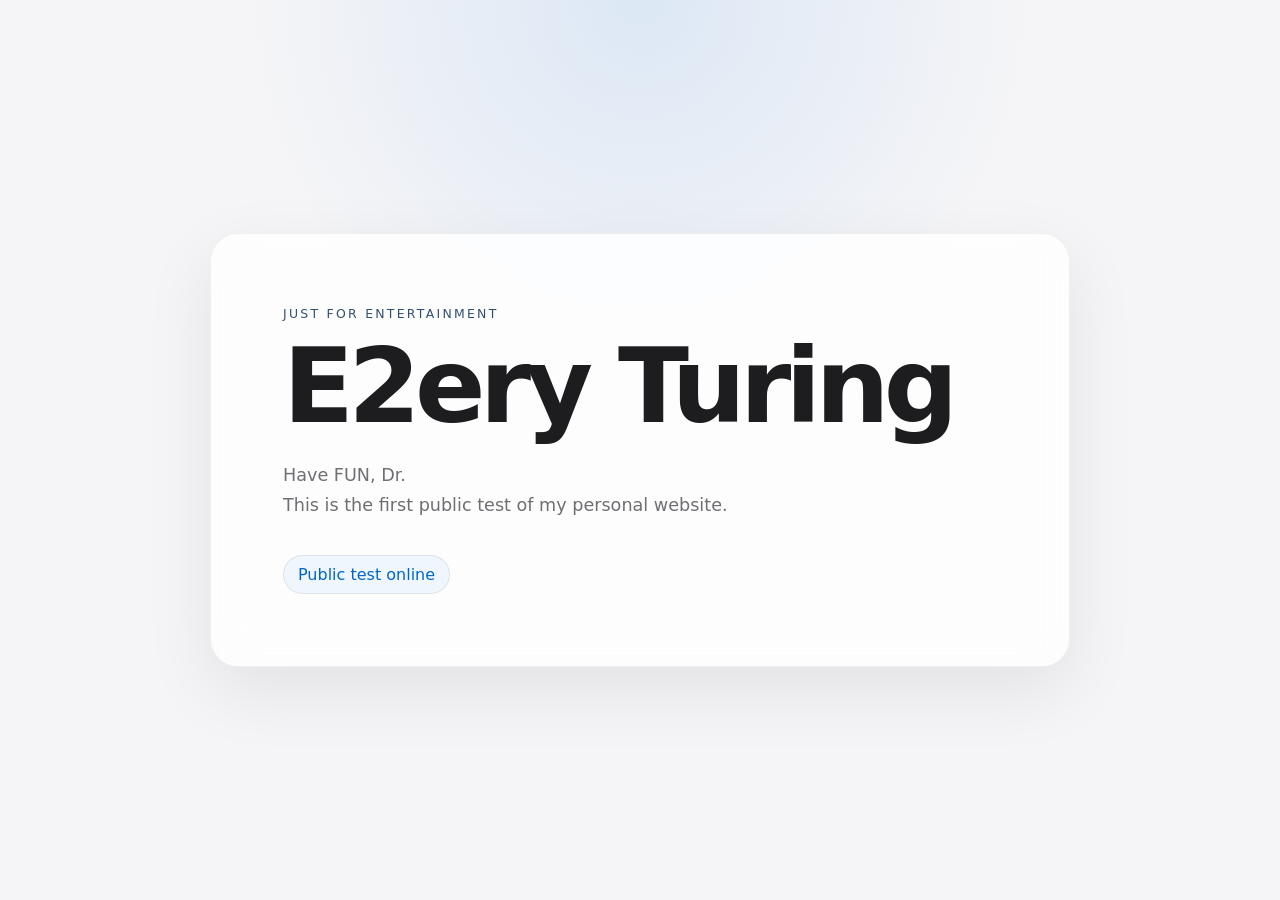
==== index.html @ cbb59e9e "Initial public release" ====
<!doctype html>
<html lang="zh-CN">
<head>
  <meta charset="utf-8">
  <meta name="viewport" content="width=device-width, initial-scale=1">
  <title>E2ery Turing</title>

  <style>
    * {
      box-sizing: border-box;
    }

    body {
      margin: 0;
      min-height: 100vh;
      display: grid;
      place-items: center;
      padding: 24px;
      background:
        radial-gradient(circle at 50% 0%, rgba(0, 113, 227, 0.10), transparent 36%),
        #f5f5f7;
      color: #1d1d1f;
      font-family: system-ui, -apple-system, BlinkMacSystemFont, "Segoe UI", sans-serif;
    }

    main {
      width: min(860px, 100%);
      padding: clamp(34px, 7vw, 72px);
      border: 1px solid rgba(0, 0, 0, 0.06);
      border-radius: 28px;
      background: rgba(255, 255, 255, 0.82);
      box-shadow: 0 24px 70px rgba(0, 0, 0, 0.08);
      backdrop-filter: blur(20px);
    }

    .eyebrow {
      margin-bottom: 16px;
      color: #31506f;
      font-size: 0.78rem;
      letter-spacing: 0.18em;
      text-transform: uppercase;
    }

    h1 {
      margin: 0;
      font-size: clamp(3rem, 10vw, 6.5rem);
      line-height: 0.95;
      letter-spacing: -0.055em;
    }

    p {
      max-width: 620px;
      margin: 24px 0 0;
      color: #6e6e73;
      font-size: 1.1rem;
      line-height: 1.75;
    }

    .status {
      display: inline-flex;
      margin-top: 34px;
      padding: 9px 14px;
      border: 1px solid rgba(0, 0, 0, 0.08);
      border-radius: 999px;
      color: #0066cc;
      background: rgba(0, 113, 227, 0.06);
    }
  </style>
</head>

<body>
  <main>
    <div class="eyebrow">JUST FOR ENTERTAINMENT</div>
    <h1>E2ery Turing</h1>

    <p>
      Have FUN, Dr.<br>
      This is the first public test of my personal website.
    </p>

    <div class="status">Public test online</div>
  </main>
</body>
</html>
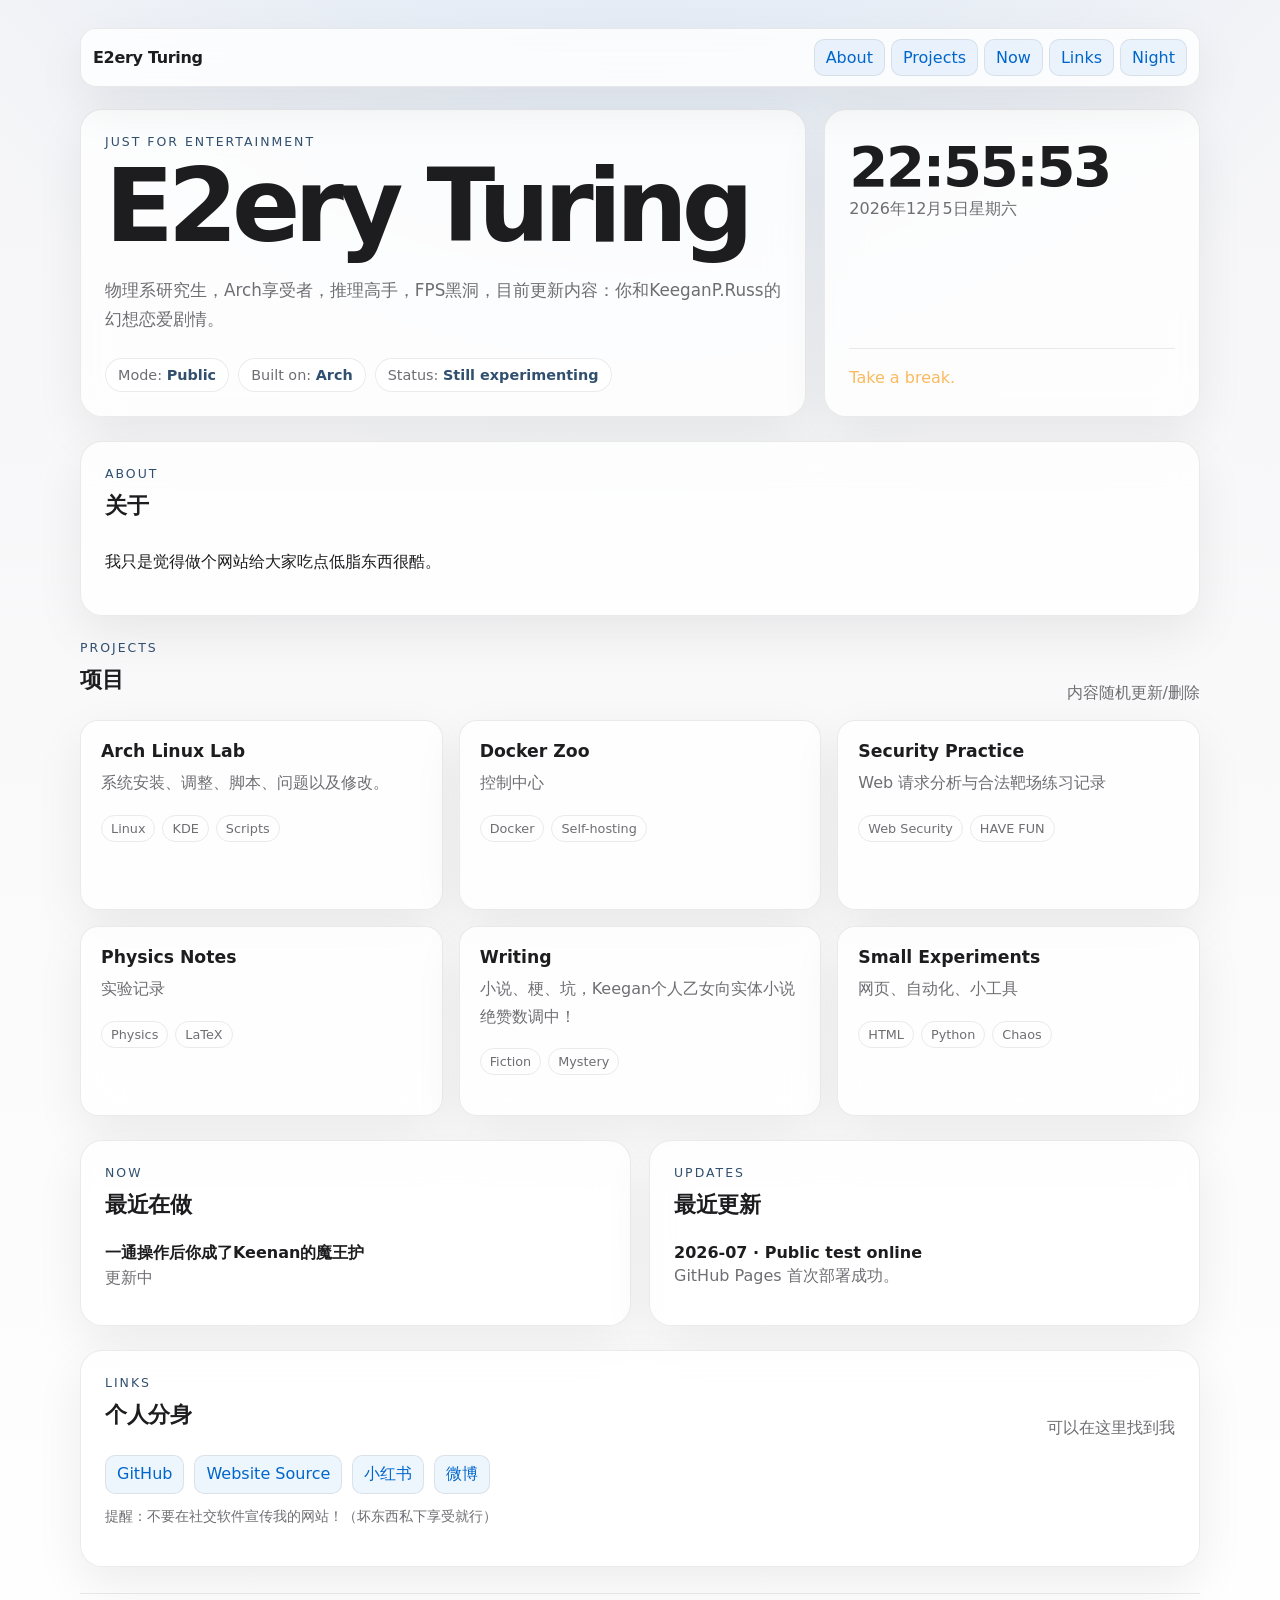
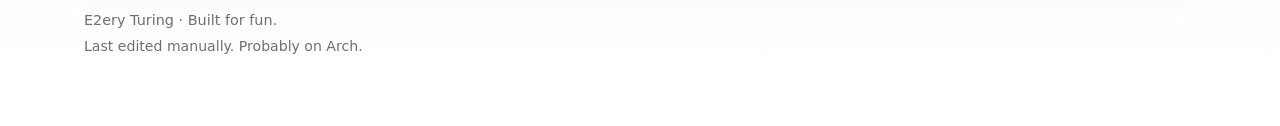
==== commit 9e66b09d: "Add category and writing pages" ====
--- a/index.html
+++ b/index.html
@@ -3,82 +3,718 @@
 <head>
   <meta charset="utf-8">
   <meta name="viewport" content="width=device-width, initial-scale=1">
+  <meta name="description" content="E2ery Turing 个人主页：物理、Linux、实验、写作与项目。">
   <title>E2ery Turing</title>
 
   <style>
+    :root {
+      --bg: #080a0d;
+      --panel: rgba(14, 17, 22, 0.84);
+      --panel-strong: rgba(17, 20, 26, 0.94);
+      --text: #d8e0d8;
+      --muted: #879287;
+      --line: rgba(92, 103, 115, 0.45);
+      --accent: #4f9b36;
+      --accent-soft: rgba(79, 155, 54, 0.12);
+      --link: #7fb6ff;
+      --warn: #facc15;
+      --shadow: 0 18px 50px rgba(0, 0, 0, 0.28);
+    }
+
+    body.day {
+      --bg: #f5f5f7;
+      --panel: rgba(255, 255, 255, 0.78);
+      --panel-strong: rgba(255, 255, 255, 0.9);
+      --text: #1d1d1f;
+      --muted: #6e6e73;
+      --line: rgba(0, 0, 0, 0.08);
+      --accent: #31506f;
+      --accent-soft: rgba(0, 113, 227, 0.07);
+      --link: #0066cc;
+      --warn: #fcb95c;
+      --shadow: 0 18px 50px rgba(0, 0, 0, 0.07);
+    }
+
     * {
       box-sizing: border-box;
+    }
+
+    html {
+      scroll-behavior: smooth;
     }
 
     body {
       margin: 0;
       min-height: 100vh;
+      color: var(--text);
+      font-family: system-ui, -apple-system, BlinkMacSystemFont, "Segoe UI",
+        "Noto Sans CJK SC", "Microsoft YaHei", sans-serif;
+      background:
+        linear-gradient(90deg, rgba(47, 125, 18, 0.045) 1px, transparent 1px),
+        linear-gradient(rgba(47, 125, 18, 0.035) 1px, transparent 1px),
+        var(--bg);
+      background-size: 36px 36px;
+      transition: background 0.2s ease, color 0.2s ease;
+    }
+
+    body.day {
+      background:
+        radial-gradient(circle at 50% -18%, rgba(0, 113, 227, 0.11), transparent 38%),
+        linear-gradient(180deg, #f5f5f7 0%, #ffffff 100%);
+      background-size: auto;
+    }
+
+    a {
+      color: inherit;
+    }
+
+    main {
+      width: min(1120px, calc(100% - 32px));
+      margin: 0 auto;
+      padding: 28px 0 72px;
+    }
+
+    .topbar {
+      position: sticky;
+      top: 12px;
+      z-index: 10;
+      display: flex;
+      align-items: center;
+      justify-content: space-between;
+      gap: 16px;
+      margin-bottom: 22px;
+      padding: 10px 12px;
+      border: 1px solid var(--line);
+      border-radius: 16px;
+      background: color-mix(in srgb, var(--panel-strong) 88%, transparent);
+      box-shadow: var(--shadow);
+      backdrop-filter: blur(18px);
+    }
+
+    .brand {
+      font-weight: 700;
+      letter-spacing: -0.02em;
+      text-decoration: none;
+    }
+
+    nav {
+      display: flex;
+      gap: 6px;
+      flex-wrap: wrap;
+      justify-content: flex-end;
+    }
+
+    nav a,
+    button,
+    .button {
+      border: 1px solid var(--line);
+      border-radius: 10px;
+      padding: 8px 11px;
+      background: var(--accent-soft);
+      color: var(--link);
+      text-decoration: none;
+      font: inherit;
+      cursor: pointer;
+    }
+
+    nav a:hover,
+    button:hover,
+    .button:hover {
+      border-color: var(--accent);
+    }
+
+    header {
       display: grid;
-      place-items: center;
+      grid-template-columns: 1.45fr 0.75fr;
+      gap: 18px;
+      margin-bottom: 24px;
+    }
+
+    .panel,
+    .card {
+      border: 1px solid var(--line);
+      background: var(--panel);
+      box-shadow: var(--shadow);
+      backdrop-filter: blur(18px);
+    }
+
+    .panel {
+      border-radius: 22px;
       padding: 24px;
-      background:
-        radial-gradient(circle at 50% 0%, rgba(0, 113, 227, 0.10), transparent 36%),
-        #f5f5f7;
-      color: #1d1d1f;
-      font-family: system-ui, -apple-system, BlinkMacSystemFont, "Segoe UI", sans-serif;
-    }
-
-    main {
-      width: min(860px, 100%);
-      padding: clamp(34px, 7vw, 72px);
-      border: 1px solid rgba(0, 0, 0, 0.06);
-      border-radius: 28px;
-      background: rgba(255, 255, 255, 0.82);
-      box-shadow: 0 24px 70px rgba(0, 0, 0, 0.08);
-      backdrop-filter: blur(20px);
+    }
+
+    .hero {
+      min-height: 290px;
+      display: flex;
+      flex-direction: column;
+      justify-content: space-between;
     }
 
     .eyebrow {
-      margin-bottom: 16px;
-      color: #31506f;
+      margin-bottom: 10px;
+      color: var(--accent);
       font-size: 0.78rem;
-      letter-spacing: 0.18em;
+      letter-spacing: 0.16em;
       text-transform: uppercase;
     }
 
     h1 {
       margin: 0;
-      font-size: clamp(3rem, 10vw, 6.5rem);
-      line-height: 0.95;
-      letter-spacing: -0.055em;
+      font-size: clamp(3rem, 8vw, 6.3rem);
+      line-height: 0.94;
+      letter-spacing: -0.06em;
+    }
+
+    h2 {
+      margin: 0 0 12px;
+      font-size: 1.35rem;
+      letter-spacing: -0.02em;
+    }
+
+    h3 {
+      margin: 0 0 8px;
+      font-size: 1.08rem;
     }
 
     p {
-      max-width: 620px;
-      margin: 24px 0 0;
-      color: #6e6e73;
-      font-size: 1.1rem;
-      line-height: 1.75;
+      line-height: 1.72;
+    }
+
+    .subtitle {
+      max-width: 680px;
+      margin: 22px 0 0;
+      color: var(--muted);
+      font-size: 1.05rem;
     }
 
     .status {
-      display: inline-flex;
-      margin-top: 34px;
-      padding: 9px 14px;
-      border: 1px solid rgba(0, 0, 0, 0.08);
+      display: flex;
+      flex-wrap: wrap;
+      gap: 9px;
+      margin-top: 24px;
+    }
+
+    .pill {
+      border: 1px solid var(--line);
       border-radius: 999px;
-      color: #0066cc;
-      background: rgba(0, 113, 227, 0.06);
+      padding: 8px 12px;
+      background: var(--panel-strong);
+      color: var(--muted);
+      font-size: 0.9rem;
+      white-space: nowrap;
+    }
+
+    .pill strong {
+      color: var(--accent);
+      font-weight: 650;
+    }
+
+    .clock-panel {
+      display: flex;
+      flex-direction: column;
+      justify-content: space-between;
+      gap: 24px;
+    }
+
+    .clock {
+      font-size: clamp(2.1rem, 6vw, 3.5rem);
+      font-weight: 750;
+      letter-spacing: -0.04em;
+    }
+
+    .date,
+    .muted {
+      color: var(--muted);
+    }
+
+    .quote {
+      padding-top: 16px;
+      border-top: 1px solid var(--line);
+      color: var(--warn);
+      line-height: 1.65;
+    }
+
+    section {
+      scroll-margin-top: 90px;
+    }
+
+    .section {
+      margin-top: 24px;
+    }
+
+    .section-head {
+      display: flex;
+      align-items: end;
+      justify-content: space-between;
+      gap: 18px;
+      margin-bottom: 14px;
+    }
+
+    .section-head p {
+      margin: 0;
+      color: var(--muted);
+      text-align: right;
+    }
+
+    .grid {
+      display: grid;
+      grid-template-columns: repeat(3, 1fr);
+      gap: 16px;
+    }
+
+    .card {
+      min-height: 190px;
+      padding: 20px;
+      border-radius: 18px;
+      transition: transform 0.14s ease, border-color 0.14s ease,
+        background 0.14s ease;
+    }
+
+    .card:hover {
+      transform: translateY(-2px);
+      border-color: var(--accent);
+      background: var(--panel-strong);
+    }
+
+    .card p {
+      margin: 0;
+      color: var(--muted);
+    }
+
+    .card-link {
+      display: block;
+      text-decoration: none;
+    }
+
+    .card-meta {
+      display: flex;
+      flex-wrap: wrap;
+      gap: 7px;
+      margin-top: 18px;
+    }
+
+    .tag {
+      border: 1px solid var(--line);
+      border-radius: 999px;
+      padding: 5px 9px;
+      color: var(--muted);
+      font-size: 0.8rem;
+    }
+
+    .two {
+      display: grid;
+      grid-template-columns: 1fr 1fr;
+      gap: 18px;
+    }
+
+    .list {
+      display: grid;
+      gap: 12px;
+      margin: 0;
+      padding: 0;
+      list-style: none;
+    }
+
+    .list li {
+      padding: 12px 0;
+      border-bottom: 1px solid var(--line);
+    }
+
+    .list li:last-child {
+      border-bottom: 0;
+    }
+
+    .list strong {
+      display: block;
+      margin-bottom: 4px;
+    }
+
+    .link-list {
+      display: flex;
+      flex-wrap: wrap;
+      gap: 10px;
+    }
+
+    footer {
+      margin-top: 26px;
+      padding: 18px 4px 0;
+      border-top: 1px solid var(--line);
+      color: var(--muted);
+      font-size: 0.9rem;
+    }
+
+    .tiny-note {
+      margin-top: 10px;
+      color: var(--muted);
+      font-size: 0.88rem;
+    }
+
+    /* 向上/向下拖动切换主题时，禁止文字被选中。 */
+    body.theme-dragging,
+    body.theme-dragging * {
+      cursor: ns-resize !important;
+      user-select: none !important;
+      -webkit-user-select: none !important;
+    }
+
+    @media (max-width: 900px) {
+      header,
+      .two {
+        grid-template-columns: 1fr;
+      }
+
+      .grid {
+        grid-template-columns: repeat(2, 1fr);
+      }
+
+      .topbar {
+        position: static;
+        align-items: flex-start;
+        flex-direction: column;
+      }
+
+      nav {
+        justify-content: flex-start;
+      }
+    }
+
+    @media (max-width: 620px) {
+      main {
+        width: min(100% - 20px, 1120px);
+        padding-top: 10px;
+      }
+
+      .grid {
+        grid-template-columns: 1fr;
+      }
+
+      .panel,
+      .card {
+        border-radius: 16px;
+      }
+
+      .panel {
+        padding: 19px;
+      }
+
+      .section-head {
+        display: block;
+      }
+
+      .section-head p {
+        margin-top: 5px;
+        text-align: left;
+      }
     }
   </style>
 </head>
 
 <body>
   <main>
-    <div class="eyebrow">JUST FOR ENTERTAINMENT</div>
-    <h1>E2ery Turing</h1>
-
-    <p>
-      Have FUN, Dr.<br>
-      This is the first public test of my personal website.
-    </p>
-
-    <div class="status">Public test online</div>
+    <div class="topbar">
+      <a class="brand" href="#top">E2ery Turing</a>
+
+      <nav aria-label="导航">
+        <a href="#about">About</a>
+        <a href="#projects">Projects</a>
+        <a href="#now">Now</a>
+        <a href="#links">Links</a>
+        <button id="themeButton" type="button">Day</button>
+      </nav>
+    </div>
+
+    <header id="top">
+      <section class="panel hero">
+        <div>
+          <div class="eyebrow">JUST FOR ENTERTAINMENT</div>
+          <h1>E2ery Turing</h1>
+
+          <!-- EDIT:公开介绍 -->
+          <p class="subtitle">
+            物理系研究生，Arch享受者，推理高手，FPS黑洞，目前更新内容：你和KeeganP.Russ的幻想恋爱剧情。
+          </p>
+        </div>
+
+        <div class="status">
+          <div class="pill">Mode: <strong>Public</strong></div>
+          <div class="pill">Built on: <strong>Arch</strong></div>
+          <div class="pill">Status: <strong>Still experimenting</strong></div>
+        </div>
+      </section>
+
+      <aside class="panel clock-panel">
+        <div>
+          <div class="clock" id="clock">--:--:--</div>
+          <div class="date" id="date">Loading...</div>
+        </div>
+
+        <div class="quote" id="quote">GOOD DAY, Dr.</div>
+      </aside>
+    </header>
+
+    <section class="section panel" id="about">
+      <div class="section-head">
+        <div>
+          <div class="eyebrow">ABOUT</div>
+          <h2>关于</h2>
+        </div>
+      </div>
+
+      <p>
+        我只是觉得做个网站给大家吃点低脂东西很酷。
+      </p>
+    </section>
+
+    <section class="section" id="projects">
+      <div class="section-head">
+        <div>
+          <div class="eyebrow">PROJECTS</div>
+          <h2>项目</h2>
+        </div>
+        <p>内容随机更新/删除</p>
+      </div>
+
+      <div class="grid">
+        <a class="card card-link" href="pages/arch.html" aria-label="Arch Linux Lab">
+          <h3>Arch Linux Lab</h3>
+          <p>系统安装、调整、脚本、问题以及修改。</p>
+          <div class="card-meta">
+            <span class="tag">Linux</span>
+            <span class="tag">KDE</span>
+            <span class="tag">Scripts</span>
+          </div>
+        </a>
+
+        <a class="card card-link" href="pages/docker.html" aria-label="Docker Zoo">
+          <h3>Docker Zoo</h3>
+          <p>控制中心</p>
+          <div class="card-meta">
+            <span class="tag">Docker</span>
+            <span class="tag">Self-hosting</span>
+          </div>
+        </a>
+
+        <a class="card card-link" href="pages/security.html" aria-label="Security Practice">
+          <h3>Security Practice</h3>
+          <p>Web 请求分析与合法靶场练习记录</p>
+          <div class="card-meta">
+            <span class="tag">Web Security</span>
+            <span class="tag">HAVE FUN</span>
+          </div>
+        </a>
+
+        <a class="card card-link" href="pages/physics.html" aria-label="Physics Notes">
+          <h3>Physics Notes</h3>
+          <p>实验记录</p>
+          <div class="card-meta">
+            <span class="tag">Physics</span>
+            <span class="tag">LaTeX</span>
+          </div>
+        </a>
+
+        <a class="card card-link" href="pages/writing.html" aria-label="Writing">
+          <h3>Writing</h3>
+          <p>小说、梗、坑，Keegan个人乙女向实体小说绝赞数调中！</p>
+          <div class="card-meta">
+            <span class="tag">Fiction</span>
+            <span class="tag">Mystery</span>
+          </div>
+        </a>
+
+        <a class="card card-link" href="pages/experiments.html" aria-label="Small Experiments">
+          <h3>Small Experiments</h3>
+          <p>网页、自动化、小工具</p>
+          <div class="card-meta">
+            <span class="tag">HTML</span>
+            <span class="tag">Python</span>
+            <span class="tag">Chaos</span>
+          </div>
+        </a>
+      </div>
+    </section>
+
+    <section class="section two" id="now">
+      <div class="panel">
+        <div class="eyebrow">NOW</div>
+        <h2>最近在做</h2>
+
+        <!-- EDIT: 更新这里即可，不需要改 JS -->
+        <ul class="list">
+          <li>
+            <strong>一通操作后你成了Keenan的魔王护</strong>
+            <span class="muted">更新中</span>
+          </li>
+        </ul>
+      </div>
+
+      <div class="panel">
+        <div class="eyebrow">UPDATES</div>
+        <h2>最近更新</h2>
+
+        <ul class="list">
+          <li>
+            <strong>2026-07 · Public test online</strong>
+            <span class="muted">GitHub Pages 首次部署成功。</span>
+          </li>
+        </ul>
+      </div>
+    </section>
+
+    <section class="section panel" id="links">
+      <div class="section-head">
+        <div>
+          <div class="eyebrow">LINKS</div>
+          <h2>个人分身</h2>
+        </div>
+        <p>可以在这里找到我</p>
+      </div>
+
+      <div class="link-list">
+        <a class="button" href="https://github.com/ellery444" target="_blank" rel="noreferrer">
+          GitHub
+        </a>
+
+        <a class="button" href="https://github.com/ellery444/E2eryPublic" target="_blank" rel="noreferrer">
+          Website Source
+        </a>
+        <a class="button" href="https://xhslink.com/m/7K7wURsXgn3">小红书</a>
+
+        <a class="button" href="https://weibo.com/u/7421241635">微博</a>
+      </div>
+
+      <p class="tiny-note">
+        提醒：不要在社交软件宣传我的网站！（坏东西私下享受就行）
+      </p>
+    </section>
+
+    <footer>
+      <div>E2ery Turing · Built for fun.</div>
+      <div class="tiny-note">Last edited manually. Probably on Arch.</div>
+    </footer>
   </main>
+
+  <script>
+    const quotes = [
+      "GOOD DAY, Dr.",
+      "Have fun, Dr.",
+      "Tidy up.",
+      "Take a break.",
+      "Good luck, Dr.",
+      "Nice work.",
+    ];
+
+    function updateClock() {
+      const now = new Date();
+
+      document.getElementById("clock").textContent =
+        now.toLocaleTimeString("zh-CN", { hour12: false });
+
+      document.getElementById("date").textContent =
+        now.toLocaleDateString("zh-CN", {
+          weekday: "long",
+          year: "numeric",
+          month: "long",
+          day: "numeric"
+        });
+    }
+
+    function setQuote() {
+      const index = Math.floor(Math.random() * quotes.length);
+      document.getElementById("quote").textContent = quotes[index];
+    }
+
+    function applyTheme(theme) {
+      const isDay = theme === "day";
+      document.body.classList.toggle("day", isDay);
+
+      const button = document.getElementById("themeButton");
+      button.textContent = isDay ? "Night" : "Day";
+      button.setAttribute(
+        "aria-label",
+        isDay ? "切换到夜间模式" : "切换到日间模式"
+      );
+
+      localStorage.setItem("e2eryPublicTheme", theme);
+    }
+
+    document.getElementById("themeButton").addEventListener("click", () => {
+      applyTheme(document.body.classList.contains("day") ? "night" : "day");
+    });
+
+    let themeDragStartY = null;
+    let themeDragStartX = null;
+    let themeDragTriggered = false;
+
+    function shouldIgnoreThemeDrag(event) {
+      const target = event.target;
+      return Boolean(
+        target.closest("input, textarea, button, select, option")
+      );
+    }
+
+    function startThemeDrag(event) {
+      if (event.pointerType === "mouse" && event.button !== 0) return;
+      if (shouldIgnoreThemeDrag(event)) return;
+
+      themeDragStartY = event.clientY;
+      themeDragStartX = event.clientX;
+      themeDragTriggered = false;
+      document.body.classList.add("theme-dragging");
+    }
+
+    function moveThemeDrag(event) {
+      if (themeDragStartY === null || themeDragStartX === null) return;
+
+      const dy = event.clientY - themeDragStartY;
+      const dx = event.clientX - themeDragStartX;
+
+      if (Math.abs(dy) > 8) {
+        event.preventDefault();
+      }
+
+      if (Math.abs(dy) < 90) return;
+      if (Math.abs(dy) < Math.abs(dx) * 1.2) return;
+
+      applyTheme(dy > 0 ? "night" : "day");
+
+      themeDragTriggered = true;
+      themeDragStartY = null;
+      themeDragStartX = null;
+    }
+
+    function endThemeDrag() {
+      document.body.classList.remove("theme-dragging");
+      themeDragStartY = null;
+      themeDragStartX = null;
+    }
+
+    document.addEventListener("pointerdown", startThemeDrag);
+    document.addEventListener("pointermove", moveThemeDrag, { passive: false });
+    document.addEventListener("pointerup", endThemeDrag);
+    document.addEventListener("pointercancel", endThemeDrag);
+
+    document.addEventListener("dragstart", event => {
+      if (document.body.classList.contains("theme-dragging")) {
+        event.preventDefault();
+      }
+    });
+
+    document.addEventListener("click", event => {
+      if (themeDragTriggered) {
+        event.preventDefault();
+        event.stopPropagation();
+        themeDragTriggered = false;
+      }
+    }, true);
+
+    const savedTheme = localStorage.getItem("e2eryPublicTheme");
+    const systemPrefersDay = window.matchMedia &&
+      window.matchMedia("(prefers-color-scheme: light)").matches;
+
+    applyTheme(savedTheme || (systemPrefersDay ? "day" : "night"));
+    updateClock();
+    setQuote();
+    setInterval(updateClock, 1000);
+  </script>
 </body>
 </html>
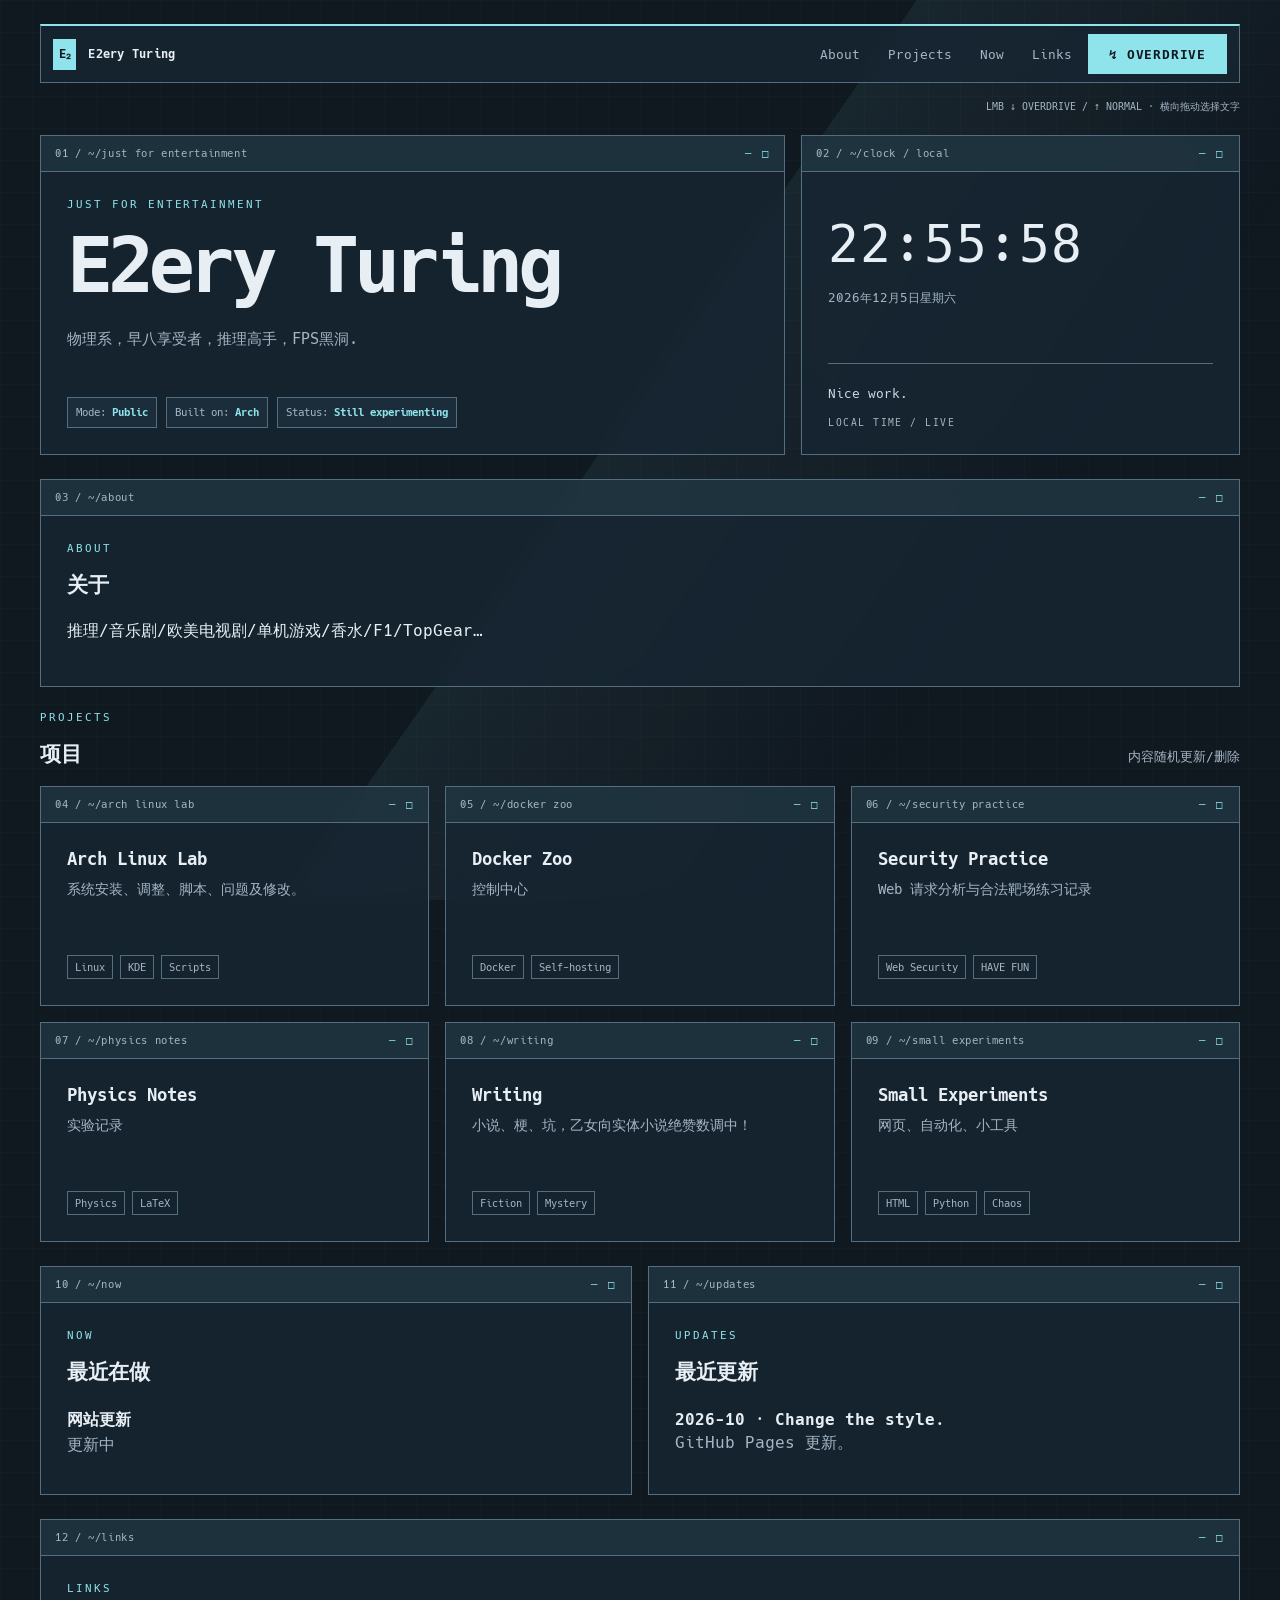
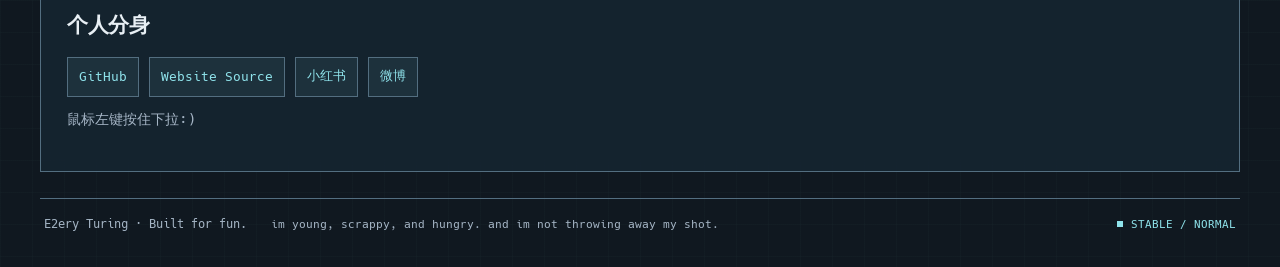
==== commit a00f76d6: "Redesign site as cyberpunk desktop with NORMAL and OVERDRIVE modes" ====
--- a/index.html
+++ b/index.html
@@ -3,413 +3,15 @@
 <head>
   <meta charset="utf-8">
   <meta name="viewport" content="width=device-width, initial-scale=1">
-  <meta name="description" content="E2ery Turing 个人主页：物理、Linux、实验、写作与项目。">
+  <meta name="description" content="E2ery Turing 个人主页：物理、实验、写作、项目。">
   <title>E2ery Turing</title>
 
-  <style>
-    :root {
-      --bg: #080a0d;
-      --panel: rgba(14, 17, 22, 0.84);
-      --panel-strong: rgba(17, 20, 26, 0.94);
-      --text: #d8e0d8;
-      --muted: #879287;
-      --line: rgba(92, 103, 115, 0.45);
-      --accent: #4f9b36;
-      --accent-soft: rgba(79, 155, 54, 0.12);
-      --link: #7fb6ff;
-      --warn: #facc15;
-      --shadow: 0 18px 50px rgba(0, 0, 0, 0.28);
-    }
-
-    body.day {
-      --bg: #f5f5f7;
-      --panel: rgba(255, 255, 255, 0.78);
-      --panel-strong: rgba(255, 255, 255, 0.9);
-      --text: #1d1d1f;
-      --muted: #6e6e73;
-      --line: rgba(0, 0, 0, 0.08);
-      --accent: #31506f;
-      --accent-soft: rgba(0, 113, 227, 0.07);
-      --link: #0066cc;
-      --warn: #fcb95c;
-      --shadow: 0 18px 50px rgba(0, 0, 0, 0.07);
-    }
-
-    * {
-      box-sizing: border-box;
-    }
-
-    html {
-      scroll-behavior: smooth;
-    }
-
-    body {
-      margin: 0;
-      min-height: 100vh;
-      color: var(--text);
-      font-family: system-ui, -apple-system, BlinkMacSystemFont, "Segoe UI",
-        "Noto Sans CJK SC", "Microsoft YaHei", sans-serif;
-      background:
-        linear-gradient(90deg, rgba(47, 125, 18, 0.045) 1px, transparent 1px),
-        linear-gradient(rgba(47, 125, 18, 0.035) 1px, transparent 1px),
-        var(--bg);
-      background-size: 36px 36px;
-      transition: background 0.2s ease, color 0.2s ease;
-    }
-
-    body.day {
-      background:
-        radial-gradient(circle at 50% -18%, rgba(0, 113, 227, 0.11), transparent 38%),
-        linear-gradient(180deg, #f5f5f7 0%, #ffffff 100%);
-      background-size: auto;
-    }
-
-    a {
-      color: inherit;
-    }
-
-    main {
-      width: min(1120px, calc(100% - 32px));
-      margin: 0 auto;
-      padding: 28px 0 72px;
-    }
-
-    .topbar {
-      position: sticky;
-      top: 12px;
-      z-index: 10;
-      display: flex;
-      align-items: center;
-      justify-content: space-between;
-      gap: 16px;
-      margin-bottom: 22px;
-      padding: 10px 12px;
-      border: 1px solid var(--line);
-      border-radius: 16px;
-      background: color-mix(in srgb, var(--panel-strong) 88%, transparent);
-      box-shadow: var(--shadow);
-      backdrop-filter: blur(18px);
-    }
-
-    .brand {
-      font-weight: 700;
-      letter-spacing: -0.02em;
-      text-decoration: none;
-    }
-
-    nav {
-      display: flex;
-      gap: 6px;
-      flex-wrap: wrap;
-      justify-content: flex-end;
-    }
-
-    nav a,
-    button,
-    .button {
-      border: 1px solid var(--line);
-      border-radius: 10px;
-      padding: 8px 11px;
-      background: var(--accent-soft);
-      color: var(--link);
-      text-decoration: none;
-      font: inherit;
-      cursor: pointer;
-    }
-
-    nav a:hover,
-    button:hover,
-    .button:hover {
-      border-color: var(--accent);
-    }
-
-    header {
-      display: grid;
-      grid-template-columns: 1.45fr 0.75fr;
-      gap: 18px;
-      margin-bottom: 24px;
-    }
-
-    .panel,
-    .card {
-      border: 1px solid var(--line);
-      background: var(--panel);
-      box-shadow: var(--shadow);
-      backdrop-filter: blur(18px);
-    }
-
-    .panel {
-      border-radius: 22px;
-      padding: 24px;
-    }
-
-    .hero {
-      min-height: 290px;
-      display: flex;
-      flex-direction: column;
-      justify-content: space-between;
-    }
-
-    .eyebrow {
-      margin-bottom: 10px;
-      color: var(--accent);
-      font-size: 0.78rem;
-      letter-spacing: 0.16em;
-      text-transform: uppercase;
-    }
-
-    h1 {
-      margin: 0;
-      font-size: clamp(3rem, 8vw, 6.3rem);
-      line-height: 0.94;
-      letter-spacing: -0.06em;
-    }
-
-    h2 {
-      margin: 0 0 12px;
-      font-size: 1.35rem;
-      letter-spacing: -0.02em;
-    }
-
-    h3 {
-      margin: 0 0 8px;
-      font-size: 1.08rem;
-    }
-
-    p {
-      line-height: 1.72;
-    }
-
-    .subtitle {
-      max-width: 680px;
-      margin: 22px 0 0;
-      color: var(--muted);
-      font-size: 1.05rem;
-    }
-
-    .status {
-      display: flex;
-      flex-wrap: wrap;
-      gap: 9px;
-      margin-top: 24px;
-    }
-
-    .pill {
-      border: 1px solid var(--line);
-      border-radius: 999px;
-      padding: 8px 12px;
-      background: var(--panel-strong);
-      color: var(--muted);
-      font-size: 0.9rem;
-      white-space: nowrap;
-    }
-
-    .pill strong {
-      color: var(--accent);
-      font-weight: 650;
-    }
-
-    .clock-panel {
-      display: flex;
-      flex-direction: column;
-      justify-content: space-between;
-      gap: 24px;
-    }
-
-    .clock {
-      font-size: clamp(2.1rem, 6vw, 3.5rem);
-      font-weight: 750;
-      letter-spacing: -0.04em;
-    }
-
-    .date,
-    .muted {
-      color: var(--muted);
-    }
-
-    .quote {
-      padding-top: 16px;
-      border-top: 1px solid var(--line);
-      color: var(--warn);
-      line-height: 1.65;
-    }
-
-    section {
-      scroll-margin-top: 90px;
-    }
-
-    .section {
-      margin-top: 24px;
-    }
-
-    .section-head {
-      display: flex;
-      align-items: end;
-      justify-content: space-between;
-      gap: 18px;
-      margin-bottom: 14px;
-    }
-
-    .section-head p {
-      margin: 0;
-      color: var(--muted);
-      text-align: right;
-    }
-
-    .grid {
-      display: grid;
-      grid-template-columns: repeat(3, 1fr);
-      gap: 16px;
-    }
-
-    .card {
-      min-height: 190px;
-      padding: 20px;
-      border-radius: 18px;
-      transition: transform 0.14s ease, border-color 0.14s ease,
-        background 0.14s ease;
-    }
-
-    .card:hover {
-      transform: translateY(-2px);
-      border-color: var(--accent);
-      background: var(--panel-strong);
-    }
-
-    .card p {
-      margin: 0;
-      color: var(--muted);
-    }
-
-    .card-link {
-      display: block;
-      text-decoration: none;
-    }
-
-    .card-meta {
-      display: flex;
-      flex-wrap: wrap;
-      gap: 7px;
-      margin-top: 18px;
-    }
-
-    .tag {
-      border: 1px solid var(--line);
-      border-radius: 999px;
-      padding: 5px 9px;
-      color: var(--muted);
-      font-size: 0.8rem;
-    }
-
-    .two {
-      display: grid;
-      grid-template-columns: 1fr 1fr;
-      gap: 18px;
-    }
-
-    .list {
-      display: grid;
-      gap: 12px;
-      margin: 0;
-      padding: 0;
-      list-style: none;
-    }
-
-    .list li {
-      padding: 12px 0;
-      border-bottom: 1px solid var(--line);
-    }
-
-    .list li:last-child {
-      border-bottom: 0;
-    }
-
-    .list strong {
-      display: block;
-      margin-bottom: 4px;
-    }
-
-    .link-list {
-      display: flex;
-      flex-wrap: wrap;
-      gap: 10px;
-    }
-
-    footer {
-      margin-top: 26px;
-      padding: 18px 4px 0;
-      border-top: 1px solid var(--line);
-      color: var(--muted);
-      font-size: 0.9rem;
-    }
-
-    .tiny-note {
-      margin-top: 10px;
-      color: var(--muted);
-      font-size: 0.88rem;
-    }
-
-    /* 向上/向下拖动切换主题时，禁止文字被选中。 */
-    body.theme-dragging,
-    body.theme-dragging * {
-      cursor: ns-resize !important;
-      user-select: none !important;
-      -webkit-user-select: none !important;
-    }
-
-    @media (max-width: 900px) {
-      header,
-      .two {
-        grid-template-columns: 1fr;
-      }
-
-      .grid {
-        grid-template-columns: repeat(2, 1fr);
-      }
-
-      .topbar {
-        position: static;
-        align-items: flex-start;
-        flex-direction: column;
-      }
-
-      nav {
-        justify-content: flex-start;
-      }
-    }
-
-    @media (max-width: 620px) {
-      main {
-        width: min(100% - 20px, 1120px);
-        padding-top: 10px;
-      }
-
-      .grid {
-        grid-template-columns: 1fr;
-      }
-
-      .panel,
-      .card {
-        border-radius: 16px;
-      }
-
-      .panel {
-        padding: 19px;
-      }
-
-      .section-head {
-        display: block;
-      }
-
-      .section-head p {
-        margin-top: 5px;
-        text-align: left;
-      }
-    }
-  </style>
+  <link rel="stylesheet" href="assets/home.css">
+  <link rel="stylesheet" href="assets/desktop.css">
+  <script src="assets/theme-init.js"></script>
 </head>
 
-<body>
+<body class="home-page">
   <main>
     <div class="topbar">
       <a class="brand" href="#top">E2ery Turing</a>
@@ -419,7 +21,7 @@
         <a href="#projects">Projects</a>
         <a href="#now">Now</a>
         <a href="#links">Links</a>
-        <button id="themeButton" type="button">Day</button>
+        <button id="themeButton" type="button">OVERDRIVE</button>
       </nav>
     </div>
 
@@ -431,7 +33,7 @@
 
           <!-- EDIT:公开介绍 -->
           <p class="subtitle">
-            物理系研究生，Arch享受者，推理高手，FPS黑洞，目前更新内容：你和KeeganP.Russ的幻想恋爱剧情。
+            物理系，早八享受者，推理高手，FPS黑洞.
           </p>
         </div>
 
@@ -461,7 +63,7 @@
       </div>
 
       <p>
-        我只是觉得做个网站给大家吃点低脂东西很酷。
+        推理/音乐剧/欧美电视剧/单机游戏/香水/F1/TopGear…
       </p>
     </section>
 
@@ -477,7 +79,7 @@
       <div class="grid">
         <a class="card card-link" href="pages/arch.html" aria-label="Arch Linux Lab">
           <h3>Arch Linux Lab</h3>
-          <p>系统安装、调整、脚本、问题以及修改。</p>
+          <p>系统安装、调整、脚本、问题及修改。</p>
           <div class="card-meta">
             <span class="tag">Linux</span>
             <span class="tag">KDE</span>
@@ -514,7 +116,7 @@
 
         <a class="card card-link" href="pages/writing.html" aria-label="Writing">
           <h3>Writing</h3>
-          <p>小说、梗、坑，Keegan个人乙女向实体小说绝赞数调中！</p>
+          <p>小说、梗、坑，乙女向实体小说绝赞数调中！</p>
           <div class="card-meta">
             <span class="tag">Fiction</span>
             <span class="tag">Mystery</span>
@@ -541,7 +143,7 @@
         <!-- EDIT: 更新这里即可，不需要改 JS -->
         <ul class="list">
           <li>
-            <strong>一通操作后你成了Keenan的魔王护</strong>
+            <strong>网站更新</strong>
             <span class="muted">更新中</span>
           </li>
         </ul>
@@ -553,8 +155,8 @@
 
         <ul class="list">
           <li>
-            <strong>2026-07 · Public test online</strong>
-            <span class="muted">GitHub Pages 首次部署成功。</span>
+            <strong>2026-10 · Change the style. </strong>
+            <span class="muted">GitHub Pages 更新。</span>
           </li>
         </ul>
       </div>
@@ -566,7 +168,6 @@
           <div class="eyebrow">LINKS</div>
           <h2>个人分身</h2>
         </div>
-        <p>可以在这里找到我</p>
       </div>
 
       <div class="link-list">
@@ -583,138 +184,16 @@
       </div>
 
       <p class="tiny-note">
-        提醒：不要在社交软件宣传我的网站！（坏东西私下享受就行）
+        鼠标左键按住下拉:)
       </p>
     </section>
 
     <footer>
       <div>E2ery Turing · Built for fun.</div>
-      <div class="tiny-note">Last edited manually. Probably on Arch.</div>
+      <div class="tiny-note">im young, scrappy, and hungry. and im not throwing away my shot.</div>
     </footer>
   </main>
 
-  <script>
-    const quotes = [
-      "GOOD DAY, Dr.",
-      "Have fun, Dr.",
-      "Tidy up.",
-      "Take a break.",
-      "Good luck, Dr.",
-      "Nice work.",
-    ];
-
-    function updateClock() {
-      const now = new Date();
-
-      document.getElementById("clock").textContent =
-        now.toLocaleTimeString("zh-CN", { hour12: false });
-
-      document.getElementById("date").textContent =
-        now.toLocaleDateString("zh-CN", {
-          weekday: "long",
-          year: "numeric",
-          month: "long",
-          day: "numeric"
-        });
-    }
-
-    function setQuote() {
-      const index = Math.floor(Math.random() * quotes.length);
-      document.getElementById("quote").textContent = quotes[index];
-    }
-
-    function applyTheme(theme) {
-      const isDay = theme === "day";
-      document.body.classList.toggle("day", isDay);
-
-      const button = document.getElementById("themeButton");
-      button.textContent = isDay ? "Night" : "Day";
-      button.setAttribute(
-        "aria-label",
-        isDay ? "切换到夜间模式" : "切换到日间模式"
-      );
-
-      localStorage.setItem("e2eryPublicTheme", theme);
-    }
-
-    document.getElementById("themeButton").addEventListener("click", () => {
-      applyTheme(document.body.classList.contains("day") ? "night" : "day");
-    });
-
-    let themeDragStartY = null;
-    let themeDragStartX = null;
-    let themeDragTriggered = false;
-
-    function shouldIgnoreThemeDrag(event) {
-      const target = event.target;
-      return Boolean(
-        target.closest("input, textarea, button, select, option")
-      );
-    }
-
-    function startThemeDrag(event) {
-      if (event.pointerType === "mouse" && event.button !== 0) return;
-      if (shouldIgnoreThemeDrag(event)) return;
-
-      themeDragStartY = event.clientY;
-      themeDragStartX = event.clientX;
-      themeDragTriggered = false;
-      document.body.classList.add("theme-dragging");
-    }
-
-    function moveThemeDrag(event) {
-      if (themeDragStartY === null || themeDragStartX === null) return;
-
-      const dy = event.clientY - themeDragStartY;
-      const dx = event.clientX - themeDragStartX;
-
-      if (Math.abs(dy) > 8) {
-        event.preventDefault();
-      }
-
-      if (Math.abs(dy) < 90) return;
-      if (Math.abs(dy) < Math.abs(dx) * 1.2) return;
-
-      applyTheme(dy > 0 ? "night" : "day");
-
-      themeDragTriggered = true;
-      themeDragStartY = null;
-      themeDragStartX = null;
-    }
-
-    function endThemeDrag() {
-      document.body.classList.remove("theme-dragging");
-      themeDragStartY = null;
-      themeDragStartX = null;
-    }
-
-    document.addEventListener("pointerdown", startThemeDrag);
-    document.addEventListener("pointermove", moveThemeDrag, { passive: false });
-    document.addEventListener("pointerup", endThemeDrag);
-    document.addEventListener("pointercancel", endThemeDrag);
-
-    document.addEventListener("dragstart", event => {
-      if (document.body.classList.contains("theme-dragging")) {
-        event.preventDefault();
-      }
-    });
-
-    document.addEventListener("click", event => {
-      if (themeDragTriggered) {
-        event.preventDefault();
-        event.stopPropagation();
-        themeDragTriggered = false;
-      }
-    }, true);
-
-    const savedTheme = localStorage.getItem("e2eryPublicTheme");
-    const systemPrefersDay = window.matchMedia &&
-      window.matchMedia("(prefers-color-scheme: light)").matches;
-
-    applyTheme(savedTheme || (systemPrefersDay ? "day" : "night"));
-    updateClock();
-    setQuote();
-    setInterval(updateClock, 1000);
-  </script>
+  <script src="assets/page.js"></script>
 </body>
 </html>
--- a/assets/home.css
+++ b/assets/home.css
@@ -0,0 +1,365 @@
+* {
+      box-sizing: border-box;
+    }
+
+    html {
+      scroll-behavior: smooth;
+    }
+
+    body {
+      margin: 0;
+      min-height: 100vh;
+      color: var(--text);
+      font-family: system-ui, -apple-system, BlinkMacSystemFont, "Segoe UI",
+        "Noto Sans CJK SC", "Microsoft YaHei", sans-serif;
+      background:
+        linear-gradient(90deg, rgba(47, 125, 18, 0.045) 1px, transparent 1px),
+        linear-gradient(rgba(47, 125, 18, 0.035) 1px, transparent 1px),
+        var(--bg);
+      background-size: 36px 36px;
+      transition: background 0.2s ease, color 0.2s ease;
+    }
+
+
+    a {
+      color: inherit;
+    }
+
+    main {
+      width: min(1120px, calc(100% - 32px));
+      margin: 0 auto;
+      padding: 28px 0 72px;
+    }
+
+    .topbar {
+      position: sticky;
+      top: 12px;
+      z-index: 10;
+      display: flex;
+      align-items: center;
+      justify-content: space-between;
+      gap: 16px;
+      margin-bottom: 22px;
+      padding: 10px 12px;
+      border: 1px solid var(--line);
+      border-radius: 16px;
+      background: color-mix(in srgb, var(--panel-strong) 88%, transparent);
+      box-shadow: var(--shadow);
+      backdrop-filter: blur(18px);
+    }
+
+    .brand {
+      font-weight: 700;
+      letter-spacing: -0.02em;
+      text-decoration: none;
+    }
+
+    nav {
+      display: flex;
+      gap: 6px;
+      flex-wrap: wrap;
+      justify-content: flex-end;
+    }
+
+    nav a,
+    button,
+    .button {
+      border: 1px solid var(--line);
+      border-radius: 10px;
+      padding: 8px 11px;
+      background: var(--accent-soft);
+      color: var(--link);
+      text-decoration: none;
+      font: inherit;
+      cursor: pointer;
+    }
+
+    nav a:hover,
+    button:hover,
+    .button:hover {
+      border-color: var(--accent);
+    }
+
+    header {
+      display: grid;
+      grid-template-columns: 1.45fr 0.75fr;
+      gap: 18px;
+      margin-bottom: 24px;
+    }
+
+    .panel,
+    .card {
+      border: 1px solid var(--line);
+      background: var(--panel);
+      box-shadow: var(--shadow);
+      backdrop-filter: blur(18px);
+    }
+
+    .panel {
+      border-radius: 22px;
+      padding: 24px;
+    }
+
+    .hero {
+      min-height: 290px;
+      display: flex;
+      flex-direction: column;
+      justify-content: space-between;
+    }
+
+    .eyebrow {
+      margin-bottom: 10px;
+      color: var(--accent);
+      font-size: 0.78rem;
+      letter-spacing: 0.16em;
+      text-transform: uppercase;
+    }
+
+    h1 {
+      margin: 0;
+      font-size: clamp(3rem, 8vw, 6.3rem);
+      line-height: 0.94;
+      letter-spacing: -0.06em;
+    }
+
+    h2 {
+      margin: 0 0 12px;
+      font-size: 1.35rem;
+      letter-spacing: -0.02em;
+    }
+
+    h3 {
+      margin: 0 0 8px;
+      font-size: 1.08rem;
+    }
+
+    p {
+      line-height: 1.72;
+    }
+
+    .subtitle {
+      max-width: 680px;
+      margin: 22px 0 0;
+      color: var(--muted);
+      font-size: 1.05rem;
+    }
+
+    .status {
+      display: flex;
+      flex-wrap: wrap;
+      gap: 9px;
+      margin-top: 24px;
+    }
+
+    .pill {
+      border: 1px solid var(--line);
+      border-radius: 999px;
+      padding: 8px 12px;
+      background: var(--panel-strong);
+      color: var(--muted);
+      font-size: 0.9rem;
+      white-space: nowrap;
+    }
+
+    .pill strong {
+      color: var(--accent);
+      font-weight: 650;
+    }
+
+    .clock-panel {
+      display: flex;
+      flex-direction: column;
+      justify-content: space-between;
+      gap: 24px;
+    }
+
+    .clock {
+      font-size: clamp(2.1rem, 6vw, 3.5rem);
+      font-weight: 750;
+      letter-spacing: -0.04em;
+    }
+
+    .date,
+    .muted {
+      color: var(--muted);
+    }
+
+    .quote {
+      padding-top: 16px;
+      border-top: 1px solid var(--line);
+      color: var(--warn);
+      line-height: 1.65;
+    }
+
+    section {
+      scroll-margin-top: 90px;
+    }
+
+    .section {
+      margin-top: 24px;
+    }
+
+    .section-head {
+      display: flex;
+      align-items: end;
+      justify-content: space-between;
+      gap: 18px;
+      margin-bottom: 14px;
+    }
+
+    .section-head p {
+      margin: 0;
+      color: var(--muted);
+      text-align: right;
+    }
+
+    .grid {
+      display: grid;
+      grid-template-columns: repeat(3, 1fr);
+      gap: 16px;
+    }
+
+    .card {
+      min-height: 190px;
+      padding: 20px;
+      border-radius: 18px;
+      transition: transform 0.14s ease, border-color 0.14s ease,
+        background 0.14s ease;
+    }
+
+    .card:hover {
+      transform: translateY(-2px);
+      border-color: var(--accent);
+      background: var(--panel-strong);
+    }
+
+    .card p {
+      margin: 0;
+      color: var(--muted);
+    }
+
+    .card-link {
+      display: block;
+      text-decoration: none;
+    }
+
+    .card-meta {
+      display: flex;
+      flex-wrap: wrap;
+      gap: 7px;
+      margin-top: 18px;
+    }
+
+    .tag {
+      border: 1px solid var(--line);
+      border-radius: 999px;
+      padding: 5px 9px;
+      color: var(--muted);
+      font-size: 0.8rem;
+    }
+
+    .two {
+      display: grid;
+      grid-template-columns: 1fr 1fr;
+      gap: 18px;
+    }
+
+    .list {
+      display: grid;
+      gap: 12px;
+      margin: 0;
+      padding: 0;
+      list-style: none;
+    }
+
+    .list li {
+      padding: 12px 0;
+      border-bottom: 1px solid var(--line);
+    }
+
+    .list li:last-child {
+      border-bottom: 0;
+    }
+
+    .list strong {
+      display: block;
+      margin-bottom: 4px;
+    }
+
+    .link-list {
+      display: flex;
+      flex-wrap: wrap;
+      gap: 10px;
+    }
+
+    footer {
+      margin-top: 26px;
+      padding: 18px 4px 0;
+      border-top: 1px solid var(--line);
+      color: var(--muted);
+      font-size: 0.9rem;
+    }
+
+    .tiny-note {
+      margin-top: 10px;
+      color: var(--muted);
+      font-size: 0.88rem;
+    }
+
+    /* 向上/向下拖动切换主题时，禁止文字被选中。 */
+    body.theme-dragging,
+    body.theme-dragging * {
+      cursor: ns-resize !important;
+      user-select: none !important;
+      -webkit-user-select: none !important;
+    }
+
+    @media (max-width: 900px) {
+      header,
+      .two {
+        grid-template-columns: 1fr;
+      }
+
+      .grid {
+        grid-template-columns: repeat(2, 1fr);
+      }
+
+      .topbar {
+        position: static;
+        align-items: flex-start;
+        flex-direction: column;
+      }
+
+      nav {
+        justify-content: flex-start;
+      }
+    }
+
+    @media (max-width: 620px) {
+      main {
+        width: min(100% - 20px, 1120px);
+        padding-top: 10px;
+      }
+
+      .grid {
+        grid-template-columns: 1fr;
+      }
+
+      .panel,
+      .card {
+        border-radius: 16px;
+      }
+
+      .panel {
+        padding: 19px;
+      }
+
+      .section-head {
+        display: block;
+      }
+
+      .section-head p {
+        margin-top: 5px;
+        text-align: left;
+      }
+    }
--- a/assets/desktop.css
+++ b/assets/desktop.css
@@ -0,0 +1,168 @@
+/* Bundled Hack fonts; license in fonts/Hack-LICENSE.txt. */
+@font-face {
+  font-family: "E2ery Terminal";
+  src: url("fonts/Hack-Regular.ttf") format("truetype");
+  font-weight: 400;
+  font-style: normal;
+  font-display: swap;
+}
+@font-face {
+  font-family: "E2ery Terminal";
+  src: url("fonts/Hack-Bold.ttf") format("truetype");
+  font-weight: 700;
+  font-style: normal;
+  font-display: swap;
+}
+:root {
+  color-scheme: dark;
+  --bg: #101820;
+  --panel: rgba(23, 38, 50, .82);
+  --panel-strong: #1b2d3a;
+  --text: #e8eff4;
+  --muted: #a5b5c5;
+  --line: #536e80;
+  --accent: #8fe3eb;
+  --accent-soft: rgba(143, 227, 235, .07);
+  --link: #8fe3eb;
+  --warn: #c8d8e3;
+  --signal: #8fe3eb;
+  --shadow: none;
+  --mono: "E2ery Terminal", ui-monospace, "Cascadia Code", "SFMono-Regular", Consolas, "Liberation Mono", monospace;
+}
+:root[data-mode="overdrive"] {
+  --bg: #16091f;
+  --panel: rgba(49, 21, 45, .86);
+  --panel-strong: #381930;
+  --text: #f6f0fa;
+  --muted: #c5afca;
+  --line: #946583;
+  --accent: #ff3fab;
+  --accent-soft: rgba(255, 63, 171, .08);
+  --link: #37e7f9;
+  --warn: #d7ff37;
+  --signal: #d7ff37;
+}
+html { scroll-padding-top: 100px; }
+body {
+  font-family: "E2ery Terminal", system-ui, "Noto Sans CJK SC", "Microsoft YaHei", sans-serif;
+  background: linear-gradient(90deg, #8fe3eb05 1px, transparent 1px),
+    linear-gradient(#8fe3eb05 1px, transparent 1px), var(--bg);
+  background-size: 32px 32px;
+  transition: none;
+}
+body::before {
+  content: ""; position: fixed; inset: 0; z-index: -1; pointer-events: none;
+  background: linear-gradient(125deg, transparent 48%, var(--accent-soft) 48%, transparent 75%);
+}
+main { width: min(1200px, calc(100% - 64px)); padding: 24px 0 36px; }
+a, button { -webkit-tap-highlight-color: transparent; }
+a:focus-visible, button:focus-visible, [tabindex]:focus-visible {
+  outline: 2px solid var(--signal); outline-offset: 4px;
+}
+::selection { background: var(--signal); color: var(--bg); }
+.topbar {
+  top: 12px; padding: 8px 12px; gap: 16px; margin-bottom: 32px;
+  border-radius: 0; border-top: 2px solid var(--accent);
+  background: var(--panel); backdrop-filter: blur(12px);
+  font-family: var(--mono); font-size: .75rem;
+}
+.brand { display: flex; align-items: center; gap: 12px; letter-spacing: .02em; }
+.brand::before { content: "E₂"; color: var(--bg); background: var(--signal); padding: 7px 6px; font-weight: 800; }
+nav { gap: 4px; }
+nav a, button, .button { border-radius: 0; min-height: 40px; display: inline-flex; align-items: center; justify-content: center; font-family: var(--mono); font-size: .8rem; }
+nav a { border-color: transparent; background: transparent; color: var(--muted); }
+nav a:hover, nav a[aria-current="page"] { background: var(--accent-soft); color: var(--text); border-color: var(--line); }
+#themeButton { background: var(--signal); color: var(--bg); border-color: var(--signal); font-weight: 800; letter-spacing: .06em; min-width: 139px; }
+#themeButton::before { content: "↯"; margin-right: 9px; }
+button:active, .button:active, .card-link:active, .work-row:active, .chapter-row:active { transform: translate(1px, 1px); }
+.panel, .card { position: relative; border-radius: 0; padding: 26px; backdrop-filter: blur(10px); box-shadow: none; min-width: 0; }
+.window-bar {
+  display: flex; align-items: center; justify-content: space-between; gap: 12px;
+  margin: -26px -26px 26px; padding: 10px 14px; border-bottom: 1px solid var(--line);
+  background: var(--accent-soft); color: var(--muted); font: .66rem/1.4 var(--mono); letter-spacing: .06em;
+}
+.window-path { overflow: hidden; white-space: nowrap; text-overflow: ellipsis; }
+.window-controls { color: var(--accent); white-space: nowrap; letter-spacing: .24em; }
+.home-page header { grid-template-columns: 1.7fr 1fr; gap: 16px; margin-bottom: 16px; }
+.hero { min-height: 320px; justify-content: flex-start; }
+.hero .status { margin-top: auto; padding-top: 24px; }
+.eyebrow { font-family: var(--mono); font-size: .68rem; letter-spacing: .18em; color: var(--accent); margin-bottom: 16px; }
+h1 { font-family: var(--mono); font-size: clamp(2.8rem, 6vw, 5.3rem); line-height: 1.02; letter-spacing: -.065em; overflow-wrap: anywhere; }
+h2, h3 { font-family: var(--mono); }
+h2 { font-size: 1.3rem; }
+h3 { font-size: 1.08rem; }
+.subtitle { font-size: .95rem; line-height: 1.9; max-width: 58ch; margin-top: 20px; }
+.pill, .tag, .work-status, .placeholder { border-radius: 0; }
+.pill { padding: 6px 8px; font: .67rem/1.6 var(--mono); white-space: normal; }
+.pill strong { color: var(--accent); }
+.clock-panel { gap: 0; justify-content: flex-start; }
+.clock { font: 400 clamp(2rem, 4vw, 3.4rem)/1.2 var(--mono); letter-spacing: .015em; font-variant-numeric: lining-nums tabular-nums; white-space: nowrap; margin-top: 16px; }
+.date { font: .78rem/1.8 var(--mono); margin-top: 12px; }
+.quote { margin-top: auto; padding-top: 20px; font: .8rem/1.6 var(--mono); }
+.clock-panel::after { content: "LOCAL TIME / LIVE"; color: var(--muted); font: .6rem var(--mono); margin-top: 12px; letter-spacing: .15em; }
+.section { margin-top: 24px; }
+.section-head { margin-bottom: 18px; }
+.section-head h2 { margin-bottom: 0; }
+.section-head p { font-size: .8rem; }
+.grid { gap: 16px; }
+.card { min-height: 220px; transition: border-color 80ms; display: flex; flex-direction: column; }
+.card p { font-size: .88rem; line-height: 1.8; }
+.card-meta { margin-top: auto; padding-top: 20px; }
+.tag { font: .65rem/1.6 var(--mono); padding: 3px 7px; background: transparent; }
+.card:hover, .work-row:hover, .chapter-row:hover { transform: none; border-color: var(--accent); background: var(--panel-strong); }
+.card:hover .window-bar { color: var(--signal); border-bottom-color: var(--accent); }
+.card:hover .window-controls { color: var(--signal); }
+.two { gap: 16px; }
+.work-row, .chapter-row { border-radius: 0; transition: border-color 80ms; }
+.work-title, .chapter-title { overflow-wrap: anywhere; }
+.chapter-body { line-height: 2; }
+.chapter-body p { line-height: inherit; }
+footer { font-family: var(--mono); font-size: .75rem; display: flex; gap: 12px 24px; flex-wrap: wrap; align-items: center; }
+footer .tiny-note { margin: 0; font-size: .7rem; }
+.system-status { margin-left: auto; color: var(--signal); display: flex; align-items: center; gap: 8px; font: .68rem var(--mono); }
+.system-status::before { content: ""; width: 6px; height: 6px; background: currentColor; }
+.gesture-hint { color: var(--muted); font: .62rem/1.6 var(--mono); margin: -16px 0 20px; text-align: right; }
+.skip-link { position: fixed; top: -100px; left: 16px; padding: 12px; background: var(--signal); color: var(--bg); z-index: 100; }
+.skip-link:focus { top: 10px; }
+[data-mode="overdrive"] .hero { border-left: 3px solid var(--accent); }
+[data-mode="overdrive"] .clock { color: var(--signal); }
+[data-mode="overdrive"] .card:nth-child(3n + 2) { border-top-color: var(--signal); }
+[data-mode="overdrive"] .card:nth-child(3n) { border-top-color: var(--link); }
+[data-mode="overdrive"] .eyebrow { color: var(--signal); }
+.mode-switching .panel, .mode-switching .card { animation: border-signal 420ms steps(1) both; animation-delay: var(--signal-delay, 0ms); }
+.mode-switching main { animation: screen-cut 360ms steps(1); }
+@keyframes screen-cut {
+  0%, 45%, 75% { filter: url(#screen-slice); }
+  20%, 60%, 90%, 100% { filter: none; }
+}
+.mode-switching h1 { animation: signal-cut 360ms steps(1); }
+@keyframes border-signal { 0%, 35% { border-color: var(--link); } 65% { border-color: var(--signal); } 85% { border-color: var(--accent); } }
+@keyframes signal-cut { 0%, 70% { text-shadow: -3px 0 #ff3fab, 3px 0 #37e7f9; transform: translateX(6px); } 25%, 85% { text-shadow: 2px 0 #ff3fab, -2px 0 #37e7f9; transform: translateX(-6px); } 100% { text-shadow: none; transform: none; } }
+@media (max-width: 900px) {
+ main { width: calc(100% - 32px); }
+ .topbar { position: static; align-items: flex-start; flex-direction: column; }
+ .home-page header { grid-template-columns: 1fr; }
+ .clock-panel { min-height: 240px; }
+ .grid { grid-template-columns: repeat(2, minmax(0, 1fr)); }
+ .two { grid-template-columns: 1fr; }
+ nav { justify-content: flex-start; }
+}
+@media (max-width: 560px) {
+ main { width: calc(100% - 24px); padding-top: 12px; }
+ .topbar { margin-bottom: 24px; }
+ nav a, button { padding: 8px; min-height: 44px; }
+ .panel, .card { padding: 20px; border-radius: 0; }
+ .window-bar { margin: -20px -20px 22px; padding: 10px 12px; }
+ .grid { grid-template-columns: minmax(0, 1fr); }
+ .hero { min-height: 330px; }
+ .clock { font-size: 3rem; }
+ .section-head { display: block; }
+ .section-head p { text-align: left; margin-top: 8px; }
+ .system-status { margin-left: 0; width: 100%; }
+ .gesture-hint { text-align: left; }
+}
+@media (pointer: coarse) { .gesture-hint { display: none; } }
+@media (prefers-reduced-motion: reduce) {
+ html { scroll-behavior: auto; }
+ *, *::before, *::after { animation: none !important; transition: none !important; }
+}
